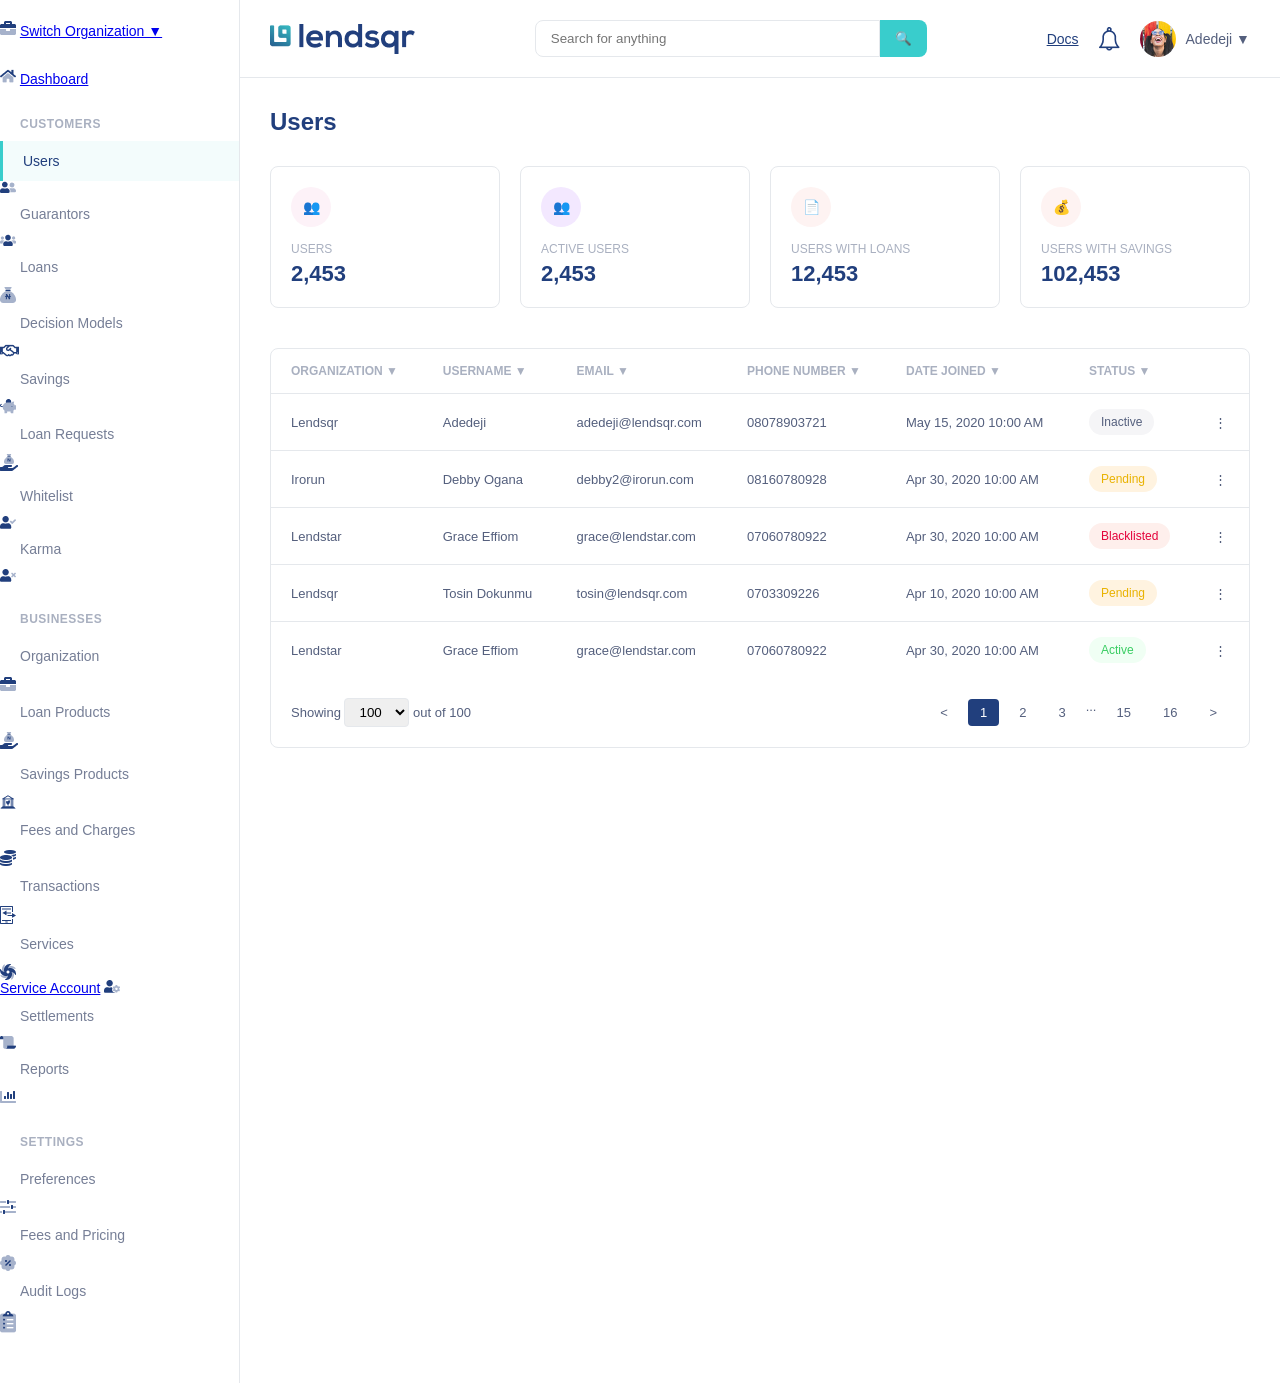
==== prototype/appPrototype2.html @ cedd0faa "First commit" ====
<html lang="en">

<head>
  <meta charset="UTF-8">
  <meta name="viewport" content="width=device-width, initial-scale=1.0">
  <title>Lendsqr-Users</title>
  <link rel="stylesheet" href="appPrototype2.css">
</head>

<body>
  <div class="wrapper">
    <!-- dashbar -->
    <aside class="dashbar">
      <div class="dashbar-section">
         <img src="briefcase 1.png" class="brief" alt="">
        <a href="#" class="sidebar-item">Switch Organization ▼</a>
      </div>

      <div class="dashbar-section">
        <img src="home 1.png" alt="">
        <a href="#" class="sidebar-item">Dashboard</a>
      </div>

      <div class="dashbar-section">
        <div class="dashbar-title">CUSTOMERS</div>
        <div>
          <a href="#" class="dashbar-item active">Users</a>
          <img src="user-friends 1.png" alt="">
        </div>
        <div>
          <a href="#" class="dashbar-item">Guarantors</a>
          <img src="users 1.png" alt="">
        </div>
       <div>
         <a href="#" class="dashbar-item">Loans</a>
         <img src="sack 1.png" alt="">
       </div>
        <div>
          <a href="#" class="dashbar-item">Decision Models</a>
          <img src="handshake-regular 1.png" alt="">
        </div>
       <div>
         <a href="#" class="dashbar-item">Savings</a>
         <img src="piggy-bank 1.png" alt="">
       </div>
        <div>
          <a href="#" class="dashbar-item">Loan Requests</a>
          <img src="Group 104.png" alt="">
        </div>
        <div>
          <a href="#" class="dashbar-item">Whitelist</a>
          <img src="user-check 1.png" alt="">
        </div>
        <div>
          <a href="#" class="dashbar-item">Karma</a>
          <img src="user-times 1.png" alt="">
        </div>


      </div>

      <div class="dashbar-section">
        <div class="dashbar-title">BUSINESSES</div>
        <div>
          <a href="#" class="dashbar-item">Organization</a>
          <img src="briefcase 1.png" alt="">
        </div>
        <div>
          <a href="#" class="dashbar-item">Loan Products</a>
          <img src="Group 104.png" alt="">
        </div>
        <div>
          <a href="#" class="dashbar-item">Savings Products</a>
          <img src="np_bank_148501_000000 1.png" alt="">
        </div>
        <div>
          <a href="#" class="dashbar-item">Fees and Charges</a>
          <img src="coins-solid 1.png" alt="">
        </div>
        <div>
          <a href="#" class="dashbar-item">Transactions</a>
          <img src="icon.png" alt="">
        </div>
        <div>
          <a href="#" class="dashbar-item">Services</a>
          <img src="galaxy 1.png" alt="">
        </div>
        <div>
          <a href="#" class="dashbaritem">Service Account</a>
          <img src="user-cog 1.png" alt="">
        </div>
        <div>
          <a href="#" class="dashbar-item">Settlements</a>
          <img src="scroll 1.png" alt="">
        </div>
        <div>
          <a href="#" class="dashbar-item">Reports</a>
          <img src="chart-bar 2.png" alt="">
        </div>
      </div>

      <div class="dashbar-section">
        <div class="dashbar-title">SETTINGS</div>
        <div>
          <a href="#" class="dashbar-item">Preferences</a>
          <img src="sliders-h 1.png" alt="">
        </div>
        <div>
          <a href="#" class="dashbar-item">Fees and Pricing</a>
          <img src="badge-percent 1.png" alt="">
        </div>
        <div>
          <a href="#" class="dashbar-item">Audit Logs</a>
          <img src="clipboard-list 1.png" alt="">
        </div>
      </div>
    </aside>

    <!-- Content -->
    <div class="main">
      <!-- Header -->
      <header class="header">
        <div>
          <img src="logo.png" alt="">
        </div>

        <div class="search-box">
          <input type="text" placeholder="Search for anything">
          <button>🔍</button>
        </div>

        <div class="header-right">
          <a href="#" style="color: var(--blue);">Docs</a>
          <img src="Vector.png" alt="">
          <!-- <span>🔔</span> -->
          <div class="user-profile">
            <img src="image 4.png" alt="User">
            <span>Adedeji ▼</span>
          </div>
        </div>
      </header>

      <!-- Page Content -->
      <div class="content">
        <h1 class="page-title">Users</h1>

        <!-- Stats Cards -->
        <div class="stats-grid">
          <div class="stat-card">
            <div class="stat-icon" style="background: #FDF2F8;">👥</div>
            <div class="stat-label">Users</div>
            <div class="stat-value">2,453</div>
          </div>
          <div class="stat-card">
            <div class="stat-icon" style="background: #F3E8FF;">👥</div>
            <div class="stat-label">Active Users</div>
            <div class="stat-value">2,453</div>
          </div>
          <div class="stat-card">
            <div class="stat-icon" style="background: #FEF3F2;">📄</div>
            <div class="stat-label">Users with Loans</div>
            <div class="stat-value">12,453</div>
          </div>
          <div class="stat-card">
            <div class="stat-icon" style="background: #FEF3F2;">💰</div>
            <div class="stat-label">Users with Savings</div>
            <div class="stat-value">102,453</div>
          </div>
        </div>

        <!-- Users Table -->
        <div class="table-wrapper">
          <table>
            <thead>
            <tr>
              <th>Organization ▼</th>
              <th>Username ▼</th>
              <th>Email ▼</th>
              <th>Phone Number ▼</th>
              <th>Date Joined ▼</th>
              <th>Status ▼</th>
              <th></th>
            </tr>
            </thead>
            <tbody onclick="window.location='appPrototype4.html'">
            <tr>
              <td>Lendsqr</td>
              <td>Adedeji</td>
              <td>adedeji@lendsqr.com</td>
              <td>08078903721</td>
              <td>May 15, 2020 10:00 AM</td>
              <td><span class="status inactive">Inactive</span></td>
              <td>⋮</td>
            </tr>
            <tr>
              <td>Irorun</td>
              <td>Debby Ogana</td>
              <td>debby2@irorun.com</td>
              <td>08160780928</td>
              <td>Apr 30, 2020 10:00 AM</td>
              <td><span class="status pending">Pending</span></td>
              <td>⋮</td>
            </tr>
            <tr>
              <td>Lendstar</td>
              <td>Grace Effiom</td>
              <td>grace@lendstar.com</td>
              <td>07060780922</td>
              <td>Apr 30, 2020 10:00 AM</td>
              <td><span class="status blacklisted">Blacklisted</span></td>
              <td>⋮</td>
            </tr>
            <tr>
              <td>Lendsqr</td>
              <td>Tosin Dokunmu</td>
              <td>tosin@lendsqr.com</td>
              <td>0703309226</td>
              <td>Apr 10, 2020 10:00 AM</td>
              <td><span class="status pending">Pending</span></td>
              <td>⋮</td>
            </tr>
            <tr>
              <td>Lendstar</td>
              <td>Grace Effiom</td>
              <td>grace@lendstar.com</td>
              <td>07060780922</td>
              <td>Apr 30, 2020 10:00 AM</td>
              <td><span class="status active">Active</span></td>
              <td>⋮</td>
            </tr>
            </tbody>
          </table>

          <!-- Pagination -->
          <div class="pagination">
            <div>
              Showing
              <select>
                <option>100</option>
                <option>50</option>
                <option>25</option>
              </select>
              out of 100
            </div>
            <div class="pagination-links">
              <a href="#">&lt;</a>
              <a href="#" class="active">1</a>
              <a href="#">2</a>
              <a href="#">3</a>
              <span>...</span>
              <a href="#">15</a>
              <a href="#">16</a>
              <a href="#">&gt;</a>
            </div>
          </div>
        </div>
      </div>
    </div>
  </div>
    <!-- <nav>
      <a href="appPrototype3.html"></a>
    </nav> -->
</body>

</html>
---- prototype/appPrototype2.css ----
:root {
    --blue: #213F7D;
    --teal: #39CDCC;
    --gray-bg: #FB;
    --border: #E5E8EC;
    --text-gray: #545F7D;
    --text-light: #A9B0C0;
  }

    * {
    margin: 0;
    padding: 0;
    box-sizing: border-box;
    font-family: 'Segoe UI', Roboto, sans-serif;
  }
  body {
    background: var(--gray-bg);
    color: var(--text-gray);
    font-size: 14px;
  }

  /* Layout */
  .wrapper {
    display: flex;
    min-height: 100vh;
  }

  /* Sidebar */
  .dashbar {
    width: 240px;
    background: #fff;
    border-right: 1px solid var(--border);
    padding: 20px 0;
    overflow-y: auto;
  }

  .dashbar-section {
    margin-bottom: 30px;
  }

  .dashbar-title {
    font-size: 12px;
    color: var(--text-light);
    padding: 0 20px;
    margin-bottom: 10px;
    font-weight: 600;
    letter-spacing: 0.5px;
  }

  .dashbar-item {
    display: flex;
    align-items: center;
    padding: 12px 20px;
    color: var(--text-gray);
    text-decoration: none;
    opacity: 0.8;
    transition: all 0.2s;
  }

  .dashbar-item:hover, .dashbar-item.active {
    background: rgba(57, 205, 204, 0.06);
    border-left: 3px solid var(--teal);
    opacity: 1;
    color: var(--blue);
  }

  .dashbar-item svg {
    margin-right: 10px;
    width: 18px;
    height: 18px;
  }

  /* .brief {
    left: 20px;
  } */
   
  /* Main */
  .main {
    flex: 1;
    display: flex;
    flex-direction: column;
  }

  /* Header */
  .header {
    background: #fff;
    padding: 20px 30px;
    border-bottom: 1px solid var(--border);
    display: flex;
    align-items: center;
    justify-content: space-between;
  }

  .logo {
    font-size: 22px;
    font-weight: 700;
    color: var(--blue);
  }

  .search-box {
    display: flex;
    width: 400px;
    max-width: 40%;
  }

  .search-box input {
    flex: 1;
    padding: 10px 15px;
    border: 1px solid var(--border);
    border-radius: 8px 0 0 8px;
    outline: none;
  }

  .search-box button {
    padding: 10px 15px;
    background: var(--teal);
    border: none;
    border-radius: 0 8px 8px 0;
    cursor: pointer;
    color: #fff;
  }

  .header-right {
    display: flex;
    align-items: center;
    gap: 20px;
  }

  .user-profile {
    display: flex;
    align-items: center;
    gap: 10px;
    cursor: pointer;
  }

  .user-profile img {
    width: 36px;
    height: 36px;
    border-radius: 50%;
    object-fit: cover;
  }

  /* Content */
  .content {
    padding: 30px;
    flex: 1;
  }

  .page-title {
    font-size: 24px;
    font-weight: 600;
    color: var(--blue);
    margin-bottom: 30px;
  }

  /* Stats cards */
  .stats-grid {
    display: grid;
    grid-template-columns: repeat(auto-fit, minmax(220px, 1fr));
    gap: 20px;
    margin-bottom: 40px;
  } 

   .stat-card {
    background: #fff;
    padding: 20px;
    border-radius: 8px;
    border: 1px solid var(--border);
  }

  .stat-icon {
    width: 40px;
    height: 40px;
    border-radius: 50%;
    display: flex;
    align-items: center;
    justify-content: center;
    margin-bottom: 15px;
  }

  .stat-label {
    font-size: 12px;
    color: var(--text-light);
    margin-bottom: 5px;
    text-transform: uppercase;
  }

  .stat-value {
    font-size: 22px;
    font-weight: 700;
    color: var(--blue);
  }

  /* Table */
  .table-wrapper {
    background: #fff;
    border: 1px solid var(--border);
    border-radius: 8px;
    overflow-x: auto;
  }

  table {
    width: 100%;
    border-collapse: collapse;
  }

  th {
    text-align: left;
    padding: 15px 20px;
    font-size: 12px;
    color: var(--text-light);
    text-transform: uppercase;
    font-weight: 600;
  }

  td {
    padding: 15px 20px;
    border-top: 1px solid var(--border);
    font-size: 13px;
  }

  .status {
    padding: 6px 12px;
    border-radius: 20px;
    font-size: 12px;
    display: inline-block;
  }

  .status.inactive { background: #F5F5F7; color: #545F7D; }
  .status.pending { background: #FFF3E0; color: #E9B200; }
  .status.active { background: #F0FFF4; color: #39CD62; }
  .status.blacklisted { background: #FEEFEC; color: #E4033B; }

  /* Pagination */
  .pagination {
    display: flex;
    justify-content: space-between;
    align-items: center;
    padding: 20px;
    font-size: 13px;
  }

  .pagination select {
    padding: 5px 10px;
    border: 1px solid var(--border);
    border-radius: 4px;
  }

  .pagination-links {
    display: flex;
    gap: 8px;
  }

  .pagination-links a {
    padding: 6px 12px;
    text-decoration: none;
    color: var(--text-gray);
    border-radius: 4px;
  }

  .pagination-links a.active {
    background: var(--blue);
    color: #fff;
  }

  /*Phone Responsive*/
  @media (max-width: 1024px) {
    .dashbar {
      display: none;
    }
    .search-box {
      width: 250px;
    }
  }
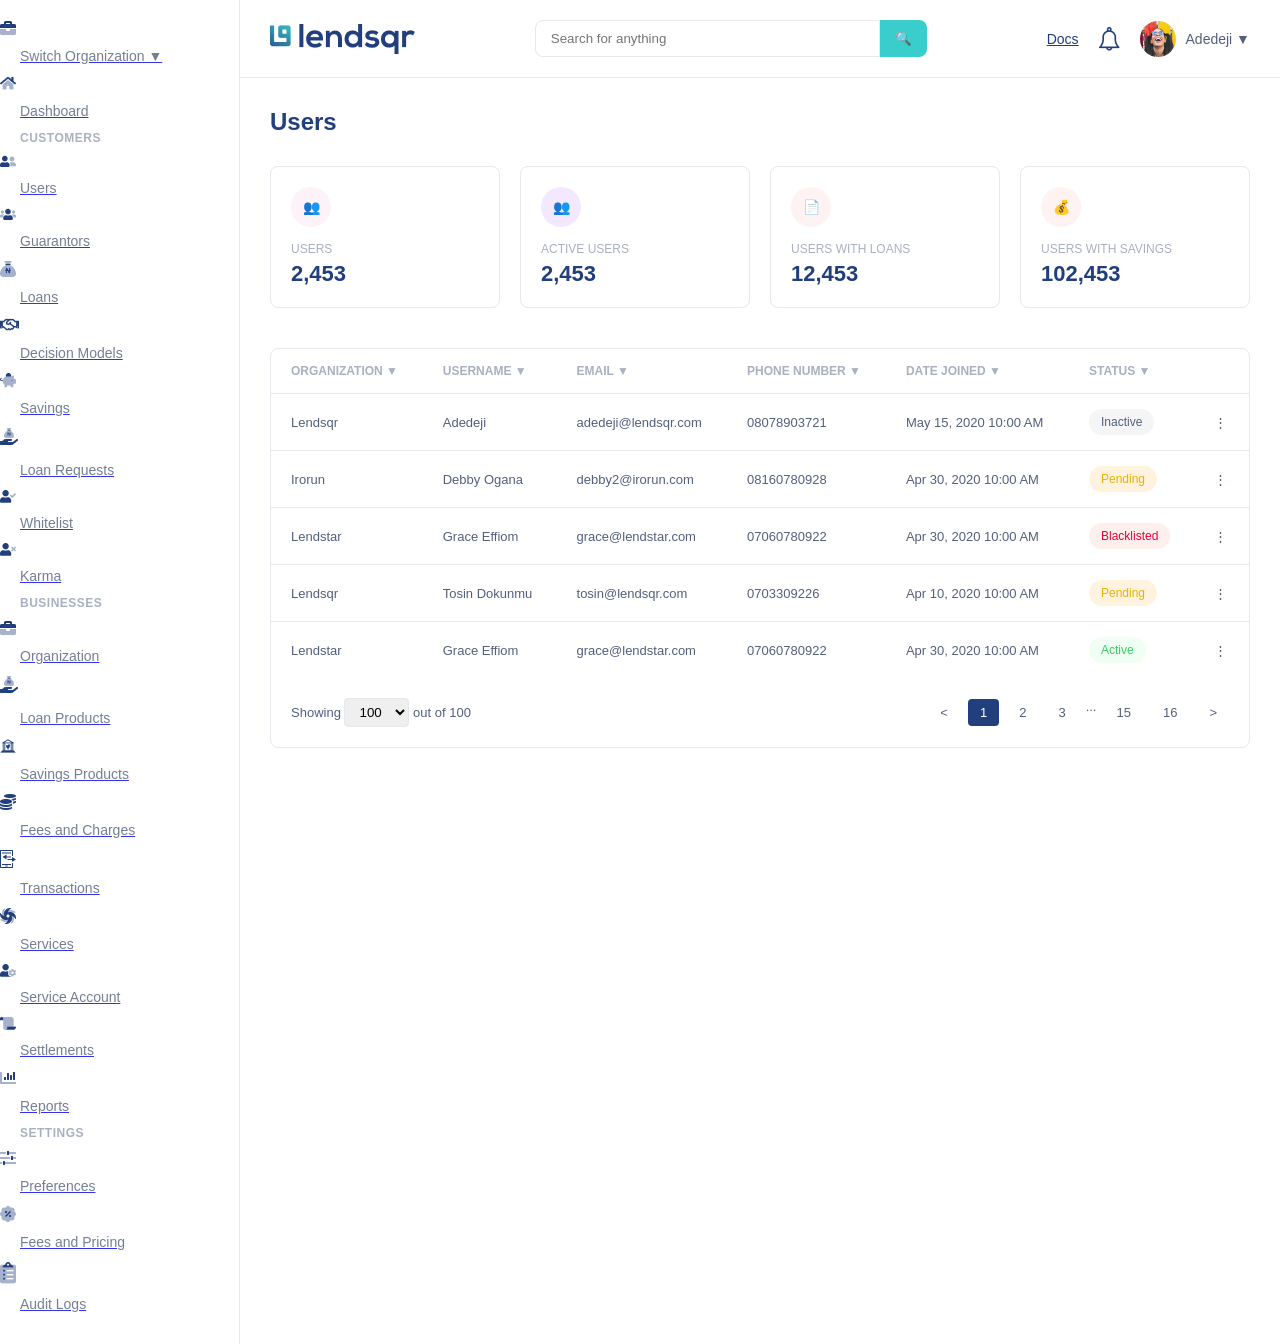
==== commit 72cea5af: "first commit" ====
--- a/prototype/appPrototype2.html
+++ b/prototype/appPrototype2.html
@@ -9,112 +9,173 @@
 
 <body>
   <div class="wrapper">
-    <!-- dashbar -->
-    <aside class="dashbar">
-      <div class="dashbar-section">
-         <img src="briefcase 1.png" class="brief" alt="">
-        <a href="#" class="sidebar-item">Switch Organization ▼</a>
-      </div>
-
-      <div class="dashbar-section">
-        <img src="home 1.png" alt="">
-        <a href="#" class="sidebar-item">Dashboard</a>
-      </div>
-
-      <div class="dashbar-section">
-        <div class="dashbar-title">CUSTOMERS</div>
-        <div>
-          <a href="#" class="dashbar-item active">Users</a>
-          <img src="user-friends 1.png" alt="">
-        </div>
-        <div>
-          <a href="#" class="dashbar-item">Guarantors</a>
-          <img src="users 1.png" alt="">
-        </div>
-       <div>
-         <a href="#" class="dashbar-item">Loans</a>
-         <img src="sack 1.png" alt="">
-       </div>
-        <div>
-          <a href="#" class="dashbar-item">Decision Models</a>
-          <img src="handshake-regular 1.png" alt="">
-        </div>
-       <div>
-         <a href="#" class="dashbar-item">Savings</a>
-         <img src="piggy-bank 1.png" alt="">
-       </div>
-        <div>
-          <a href="#" class="dashbar-item">Loan Requests</a>
-          <img src="Group 104.png" alt="">
-        </div>
-        <div>
-          <a href="#" class="dashbar-item">Whitelist</a>
-          <img src="user-check 1.png" alt="">
-        </div>
-        <div>
-          <a href="#" class="dashbar-item">Karma</a>
-          <img src="user-times 1.png" alt="">
-        </div>
-
-
-      </div>
-
-      <div class="dashbar-section">
-        <div class="dashbar-title">BUSINESSES</div>
-        <div>
-          <a href="#" class="dashbar-item">Organization</a>
-          <img src="briefcase 1.png" alt="">
-        </div>
-        <div>
-          <a href="#" class="dashbar-item">Loan Products</a>
-          <img src="Group 104.png" alt="">
-        </div>
-        <div>
-          <a href="#" class="dashbar-item">Savings Products</a>
-          <img src="np_bank_148501_000000 1.png" alt="">
-        </div>
-        <div>
-          <a href="#" class="dashbar-item">Fees and Charges</a>
-          <img src="coins-solid 1.png" alt="">
-        </div>
-        <div>
-          <a href="#" class="dashbar-item">Transactions</a>
-          <img src="icon.png" alt="">
-        </div>
-        <div>
-          <a href="#" class="dashbar-item">Services</a>
-          <img src="galaxy 1.png" alt="">
-        </div>
-        <div>
-          <a href="#" class="dashbaritem">Service Account</a>
-          <img src="user-cog 1.png" alt="">
-        </div>
-        <div>
-          <a href="#" class="dashbar-item">Settlements</a>
-          <img src="scroll 1.png" alt="">
-        </div>
-        <div>
-          <a href="#" class="dashbar-item">Reports</a>
-          <img src="chart-bar 2.png" alt="">
-        </div>
-      </div>
-
-      <div class="dashbar-section">
-        <div class="dashbar-title">SETTINGS</div>
-        <div>
-          <a href="#" class="dashbar-item">Preferences</a>
-          <img src="sliders-h 1.png" alt="">
-        </div>
-        <div>
-          <a href="#" class="dashbar-item">Fees and Pricing</a>
-          <img src="badge-percent 1.png" alt="">
-        </div>
-        <div>
-          <a href="#" class="dashbar-item">Audit Logs</a>
-          <img src="clipboard-list 1.png" alt="">
-        </div>
-      </div>
-    </aside>
+        <!-- dashbar -->
+        <div class="dashbar">
+            <a href="#" class="dashbar-section">
+                <div class="icon">
+                    <img src="briefcase 1.png" alt="">
+                </div>
+                <p class="dashbar-item">Switch Organization ▼</p>
+            </a>
+
+            <a href="#" class="dashbar-section">
+                <div class="icon">
+                    <img src="home 1.png" alt="">
+                </div>
+                <p class="dashbar-item">Dashboard</p>
+            </a>
+
+            <!-- <a href="#" class="dashbar-section">
+                <div class="dashbar-title">CUSTOMERS</div>
+            </a> -->
+            <div class="dashbar-title">CUSTOMERS</div>
+
+            <a href="#" class="dashbar-section">
+                <div class="icon">
+                    <img src="user-friends 1.png" alt="">
+                </div>
+                <p class="dashbar-item">Users</p>
+            </a>
+
+            <a href="#" class="dashbar-section">
+                <div class="icon">
+                    <img src="users 1.png" alt="">
+                </div>
+                <p class="dashbar-item">Guarantors</p>
+            </a>
+
+            <a href="#" class="dashbar-section">
+                <div class="icon">
+                    <img src="sack 1.png" alt="">
+                </div>
+                <p class="dashbar-item">Loans</p>
+            </a>
+            <a href="#" class="dashbar-section">
+                <div class="icon">
+                    <img src="handshake-regular 1.png" alt="">
+                </div>
+                <p class="dashbar-item">Decision Models</p>
+            </a>
+            <a href="#" class="dashbar-section">
+                <div class="icon">
+                    <img src="piggy-bank 1.png" alt="">
+                </div>
+                <p class="dashbar-item">Savings</p>
+            </a>
+            <a href="#" class="dashbar-section">
+                <div class="icon">
+                    <img src="Group 104.png" alt="">
+                </div>
+                <p class="dashbar-item">Loan Requests</p>
+            </a>
+
+            <a href="#" class="dashbar-section">
+                <div class="icon">
+                    <img src="user-check 1.png" alt="">
+                </div>
+                <p class="dashbar-item">Whitelist</p>
+
+            </a>
+            <a href="#" class="dashbar-section">
+                <div class="icon">
+                    <img src="user-times 1.png" alt="">
+                </div>
+                <p class="dashbar-item">Karma</p>
+            </a>
+
+            <!-- <a href="#" class="dashbar-section">
+                <div class="dashbar-title">BUSINESSES
+            </a> -->
+            <div class="dashbar-title">BUSINESSES</div>
+
+            <a href="#" class="dashbar-section">
+                <div class="icon">
+                    <img src="briefcase 1.png" alt="">
+                </div>
+                <p class="dashbar-item">Organization</p>
+            </a>
+
+            <a href="#" class="dashbar-section">
+                <div class="icon">
+                    <img src="Group 104.png" alt="">
+                </div>
+                <p class="dashbar-item">Loan Products</p>
+            </a>
+
+            <a href="#" class="dashbar-section">
+                <div class="icon">
+                    <img src="np_bank_148501_000000 1.png" alt="">
+                </div>
+                <p class="dashbar-item">Savings Products</p>
+            </a>
+
+            <a href="#" class="dashbar-section">
+                <div class="icon">
+                    <img src="coins-solid 1.png" alt="">
+                </div>
+                <p class="dashbar-item">Fees and Charges</p>
+            </a>
+
+            <a href="#" class="dashbar-section">
+                <div class="icon">
+                    <img src="icon.png" alt="">
+                </div>
+                <p class="dashbar-item">Transactions</p>
+            </a>
+
+            <a href="#" class="dashbar-section">
+                <div class="icon">
+                    <img src="galaxy 1.png" alt="">
+                </div>
+                <p class="dashbar-item">Services</p>
+            </a>
+
+            <a href="#" class="dashbar-section">
+                <div class="icon">
+                    <img src="user-cog 1.png" alt="">
+                </div>
+                <p class="dashbar-item">Service Account</p>
+            </a>
+
+            <a href="#" class="dashbar-section">
+                <div class="icon">
+                    <img src="scroll 1.png" alt="">
+                </div>
+                <p class="dashbar-item">Settlements</p>
+            </a>
+
+            <a href="#" class="dashbar-section">
+                <div class="icon">
+                    <img src="chart-bar 2.png" alt="">
+                </div>
+                <p class="dashbar-item">Reports</p>
+            </a>
+            <!-- 
+            <a href="#" class="dashbar-section">
+                <div class="dashbar-title">SETTINGS</div>
+            </a> -->
+            <div class="dashbar-title">SETTINGS</div>
+            <a href="#" class="dashbar-section">
+                <div class="icon">
+                    <img src="sliders-h 1.png" alt="">
+                </div>
+                <p class="dashbar-item">Preferences</p>
+            </a>
+
+            <a href="#" class="dashbar-section">
+                <div class="icon">
+                    <img src="badge-percent 1.png" alt="">
+                </div>
+                <p class="dashbar-item">Fees and Pricing</p>
+            </a>
+
+            <a href="#" class="dashbar-section">
+                <div class="icon">
+                    <img src="clipboard-list 1.png" alt="">
+                </div>
+                <p class="dashbar-item">Audit Logs</p>
+            </a>
+        </div>
 
     <!-- Content -->
     <div class="main">
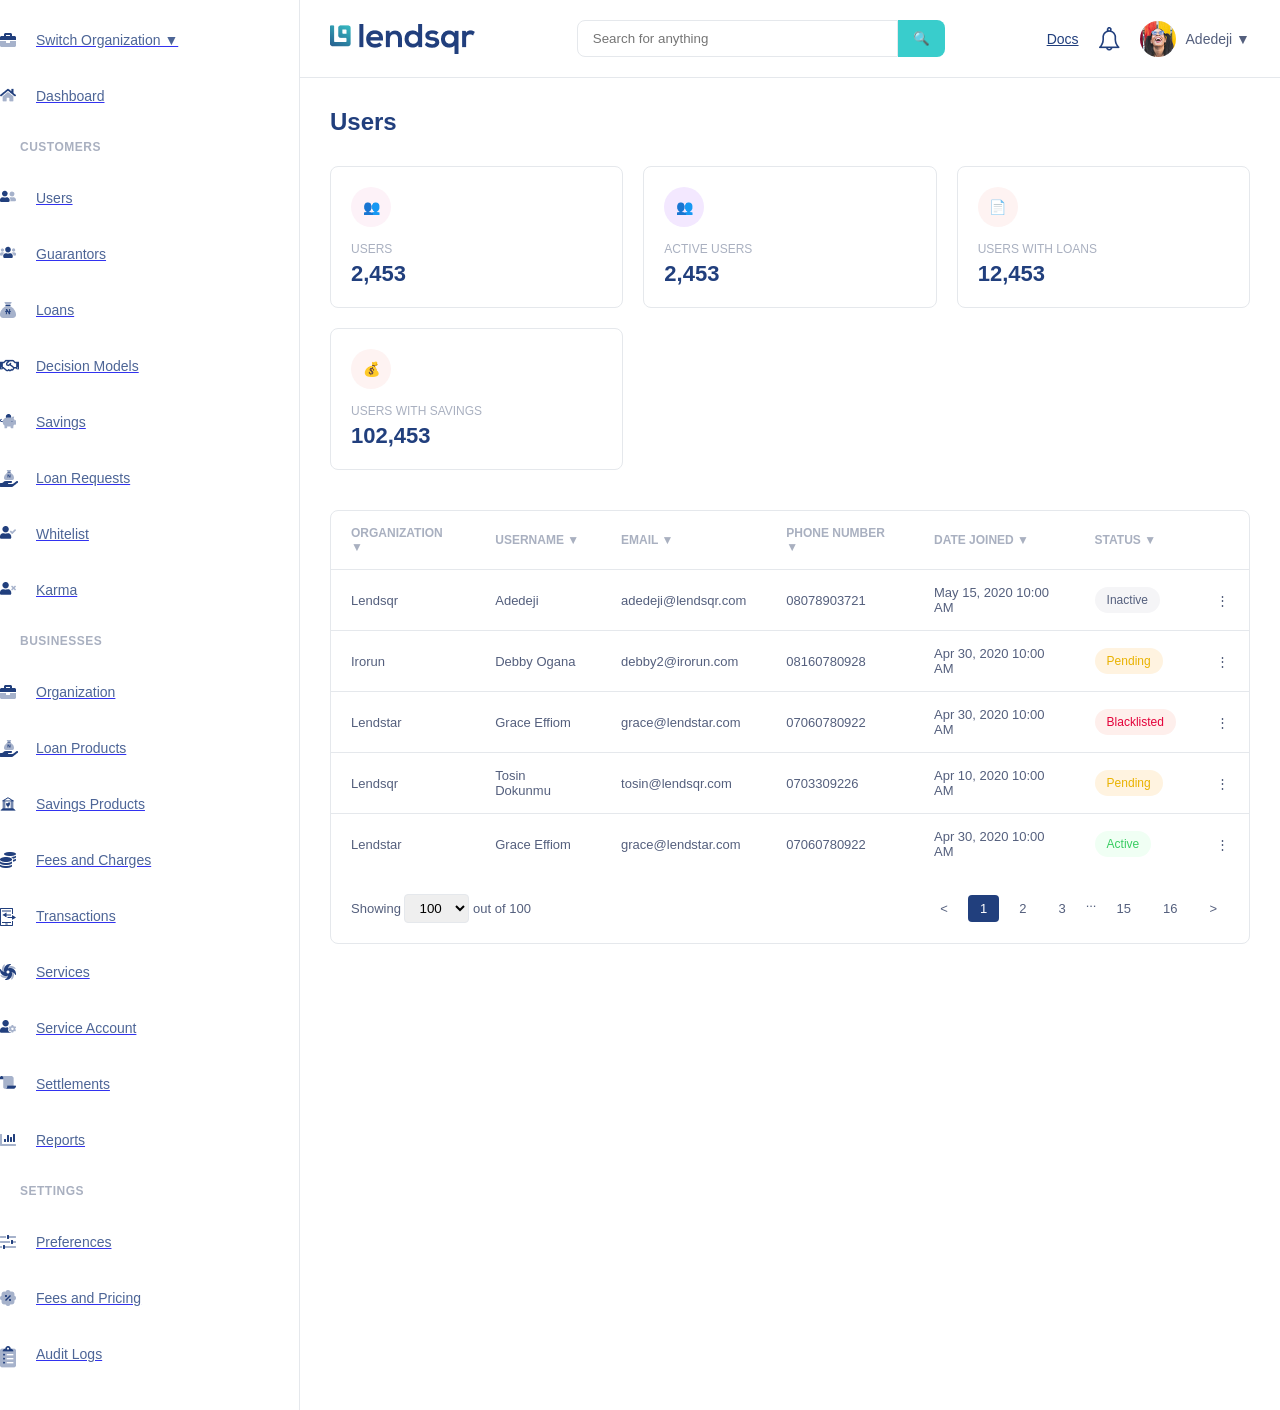
==== commit 8f25ed8b: "first commit" ====
--- a/prototype/appPrototype2.html
+++ b/prototype/appPrototype2.html
@@ -232,7 +232,7 @@
         <!-- Users Table -->
         <div class="table-wrapper">
           <table>
-            <thead>
+            <thead onclick="window.location='appPrototype3.html'"> 
             <tr>
               <th>Organization ▼</th>
               <th>Username ▼</th>
--- a/prototype/appPrototype2.css
+++ b/prototype/appPrototype2.css
@@ -1,274 +1,322 @@
 :root {
-    --blue: #213F7D;
-    --teal: #39CDCC;
-    --gray-bg: #FB;
-    --border: #E5E8EC;
-    --text-gray: #545F7D;
-    --text-light: #A9B0C0;
+  --blue: #213F7D;
+  --teal: #39CDCC;
+  --gray-bg: #FB;
+  --border: #E5E8EC;
+  --text-gray: #545F7D;
+  --text-light: #A9B0C0;
+}
+
+* {
+  margin: 0;
+  padding: 0;
+  box-sizing: border-box;
+  font-family: 'Segoe UI', Roboto, sans-serif;
+}
+
+body {
+  background: var(--gray-bg);
+  color: var(--text-gray);
+  font-size: 14px;
+}
+
+/* Layout */
+.wrapper {
+  display: flex;
+  min-height: 100vh;
+}
+
+/* dashbar */
+.dashbar {
+  width: 300px;
+  background: #fff;
+  border-right: 1px solid var(--border);
+  padding: 20px 0;
+  overflow-y: auto;
+}
+
+.dashbar-title {
+  font-size: 12px;
+  color: var(--text-light);
+  padding: 0 20px;
+  margin-bottom: 10px;
+  font-weight: 600;
+  letter-spacing: 0.5px;
+}
+
+.dashbar-item {
+  display: flex;
+  align-items: center;
+  padding: 12px 20px;
+  color: #213f7d;
+  text-decoration: none;
+  opacity: 0.8;
+  transition: all 0.2s;
+}
+/* .dashbar-item {
+  font-size: 1rem;
+  line-height: 1.5;
+  color: #213f7d;
+} */
+
+
+.dashbar-item:hover,
+.dashbar-item.active {
+  background: rgba(57, 205, 204, 0.06);
+  border-left: 3px solid var(--teal);
+  opacity: 1;
+  color: var(--blue);
+}
+
+.dashbar-item svg {
+  margin-right: 10px;
+  width: 18px;
+  height: 18px;
+}
+
+.dashbar-section {
+  display: flex;
+  align-items: center;
+  gaps: 0.5rem;
+  margin-bottom: 1rem;
+  cursor: pointer;
+  /* margin-bottom: 30px; */
+}
+
+.icon {
+  width: 1rem;
+  height: 1rem;
+  position: relative;
+}
+
+/* .customers {
+margin-block: 1.5rem;
+}
+
+.businesses{
+margin-block: 1.5rem;
+}
+
+.settings{
+margin-block: 1.5rem;
+}
+they are the same as dashbar-title because of the class*/
+
+.dashbar-title {
+  margin-block: 1.5rem;
+}
+
+/* Main */
+.main {
+  flex: 1;
+  display: flex;
+  flex-direction: column;
+}
+
+/* Header */
+.header {
+  background: #fff;
+  padding: 20px 30px;
+  border-bottom: 1px solid var(--border);
+  display: flex;
+  align-items: center;
+  justify-content: space-between;
+}
+
+.logo {
+  font-size: 22px;
+  font-weight: 700;
+  color: var(--blue);
+}
+
+.search-box {
+  display: flex;
+  width: 400px;
+  max-width: 40%;
+}
+
+.search-box input {
+  flex: 1;
+  padding: 10px 15px;
+  border: 1px solid var(--border);
+  border-radius: 8px 0 0 8px;
+  outline: none;
+}
+
+.search-box button {
+  padding: 10px 15px;
+  background: var(--teal);
+  border: none;
+  border-radius: 0 8px 8px 0;
+  cursor: pointer;
+  color: #fff;
+}
+
+.header-right {
+  display: flex;
+  align-items: center;
+  gap: 20px;
+}
+
+.user-profile {
+  display: flex;
+  align-items: center;
+  gap: 10px;
+  cursor: pointer;
+}
+
+.user-profile img {
+  width: 36px;
+  height: 36px;
+  border-radius: 50%;
+  object-fit: cover;
+}
+
+/* Content */
+.content {
+  padding: 30px;
+  flex: 1;
+}
+
+.page-title {
+  font-size: 24px;
+  font-weight: 600;
+  color: var(--blue);
+  margin-bottom: 30px;
+}
+
+/* Stats cards */
+.stats-grid {
+  display: grid;
+  grid-template-columns: repeat(auto-fit, minmax(220px, 1fr));
+  gap: 20px;
+  margin-bottom: 40px;
+}
+
+.stat-card {
+  background: #fff;
+  padding: 20px;
+  border-radius: 8px;
+  border: 1px solid var(--border);
+}
+
+.stat-icon {
+  width: 40px;
+  height: 40px;
+  border-radius: 50%;
+  display: flex;
+  align-items: center;
+  justify-content: center;
+  margin-bottom: 15px;
+}
+
+.stat-label {
+  font-size: 12px;
+  color: var(--text-light);
+  margin-bottom: 5px;
+  text-transform: uppercase;
+}
+
+.stat-value {
+  font-size: 22px;
+  font-weight: 700;
+  color: var(--blue);
+}
+
+/* Table */
+.table-wrapper {
+  background: #fff;
+  border: 1px solid var(--border);
+  border-radius: 8px;
+  overflow-x: auto;
+}
+
+table {
+  width: 100%;
+  border-collapse: collapse;
+}
+
+th {
+  text-align: left;
+  padding: 15px 20px;
+  font-size: 12px;
+  color: var(--text-light);
+  text-transform: uppercase;
+  font-weight: 600;
+}
+
+td {
+  padding: 15px 20px;
+  border-top: 1px solid var(--border);
+  font-size: 13px;
+}
+
+.status {
+  padding: 6px 12px;
+  border-radius: 20px;
+  font-size: 12px;
+  display: inline-block;
+}
+
+.status.inactive {
+  background: #F5F5F7;
+  color: #545F7D;
+}
+
+.status.pending {
+  background: #FFF3E0;
+  color: #E9B200;
+}
+
+.status.active {
+  background: #F0FFF4;
+  color: #39CD62;
+}
+
+.status.blacklisted {
+  background: #FEEFEC;
+  color: #E4033B;
+}
+
+/* Pagination */
+.pagination {
+  display: flex;
+  justify-content: space-between;
+  align-items: center;
+  padding: 20px;
+  font-size: 13px;
+}
+
+.pagination select {
+  padding: 5px 10px;
+  border: 1px solid var(--border);
+  border-radius: 4px;
+}
+
+.pagination-links {
+  display: flex;
+  gap: 8px;
+}
+
+.pagination-links a {
+  padding: 6px 12px;
+  text-decoration: none;
+  color: var(--text-gray);
+  border-radius: 4px;
+}
+
+.pagination-links a.active {
+  background: var(--blue);
+  color: #fff;
+}
+
+/*Phone Responsive*/
+@media (max-width: 1024px) {
+  .dashbar {
+    display: none;
   }
 
-    * {
-    margin: 0;
-    padding: 0;
-    box-sizing: border-box;
-    font-family: 'Segoe UI', Roboto, sans-serif;
+  .search-box {
+    width: 250px;
   }
-  body {
-    background: var(--gray-bg);
-    color: var(--text-gray);
-    font-size: 14px;
-  }
-
-  /* Layout */
-  .wrapper {
-    display: flex;
-    min-height: 100vh;
-  }
-
-  /* Sidebar */
-  .dashbar {
-    width: 240px;
-    background: #fff;
-    border-right: 1px solid var(--border);
-    padding: 20px 0;
-    overflow-y: auto;
-  }
-
-  .dashbar-section {
-    margin-bottom: 30px;
-  }
-
-  .dashbar-title {
-    font-size: 12px;
-    color: var(--text-light);
-    padding: 0 20px;
-    margin-bottom: 10px;
-    font-weight: 600;
-    letter-spacing: 0.5px;
-  }
-
-  .dashbar-item {
-    display: flex;
-    align-items: center;
-    padding: 12px 20px;
-    color: var(--text-gray);
-    text-decoration: none;
-    opacity: 0.8;
-    transition: all 0.2s;
-  }
-
-  .dashbar-item:hover, .dashbar-item.active {
-    background: rgba(57, 205, 204, 0.06);
-    border-left: 3px solid var(--teal);
-    opacity: 1;
-    color: var(--blue);
-  }
-
-  .dashbar-item svg {
-    margin-right: 10px;
-    width: 18px;
-    height: 18px;
-  }
-
-  /* .brief {
-    left: 20px;
-  } */
-   
-  /* Main */
-  .main {
-    flex: 1;
-    display: flex;
-    flex-direction: column;
-  }
-
-  /* Header */
-  .header {
-    background: #fff;
-    padding: 20px 30px;
-    border-bottom: 1px solid var(--border);
-    display: flex;
-    align-items: center;
-    justify-content: space-between;
-  }
-
-  .logo {
-    font-size: 22px;
-    font-weight: 700;
-    color: var(--blue);
-  }
-
-  .search-box {
-    display: flex;
-    width: 400px;
-    max-width: 40%;
-  }
-
-  .search-box input {
-    flex: 1;
-    padding: 10px 15px;
-    border: 1px solid var(--border);
-    border-radius: 8px 0 0 8px;
-    outline: none;
-  }
-
-  .search-box button {
-    padding: 10px 15px;
-    background: var(--teal);
-    border: none;
-    border-radius: 0 8px 8px 0;
-    cursor: pointer;
-    color: #fff;
-  }
-
-  .header-right {
-    display: flex;
-    align-items: center;
-    gap: 20px;
-  }
-
-  .user-profile {
-    display: flex;
-    align-items: center;
-    gap: 10px;
-    cursor: pointer;
-  }
-
-  .user-profile img {
-    width: 36px;
-    height: 36px;
-    border-radius: 50%;
-    object-fit: cover;
-  }
-
-  /* Content */
-  .content {
-    padding: 30px;
-    flex: 1;
-  }
-
-  .page-title {
-    font-size: 24px;
-    font-weight: 600;
-    color: var(--blue);
-    margin-bottom: 30px;
-  }
-
-  /* Stats cards */
-  .stats-grid {
-    display: grid;
-    grid-template-columns: repeat(auto-fit, minmax(220px, 1fr));
-    gap: 20px;
-    margin-bottom: 40px;
-  } 
-
-   .stat-card {
-    background: #fff;
-    padding: 20px;
-    border-radius: 8px;
-    border: 1px solid var(--border);
-  }
-
-  .stat-icon {
-    width: 40px;
-    height: 40px;
-    border-radius: 50%;
-    display: flex;
-    align-items: center;
-    justify-content: center;
-    margin-bottom: 15px;
-  }
-
-  .stat-label {
-    font-size: 12px;
-    color: var(--text-light);
-    margin-bottom: 5px;
-    text-transform: uppercase;
-  }
-
-  .stat-value {
-    font-size: 22px;
-    font-weight: 700;
-    color: var(--blue);
-  }
-
-  /* Table */
-  .table-wrapper {
-    background: #fff;
-    border: 1px solid var(--border);
-    border-radius: 8px;
-    overflow-x: auto;
-  }
-
-  table {
-    width: 100%;
-    border-collapse: collapse;
-  }
-
-  th {
-    text-align: left;
-    padding: 15px 20px;
-    font-size: 12px;
-    color: var(--text-light);
-    text-transform: uppercase;
-    font-weight: 600;
-  }
-
-  td {
-    padding: 15px 20px;
-    border-top: 1px solid var(--border);
-    font-size: 13px;
-  }
-
-  .status {
-    padding: 6px 12px;
-    border-radius: 20px;
-    font-size: 12px;
-    display: inline-block;
-  }
-
-  .status.inactive { background: #F5F5F7; color: #545F7D; }
-  .status.pending { background: #FFF3E0; color: #E9B200; }
-  .status.active { background: #F0FFF4; color: #39CD62; }
-  .status.blacklisted { background: #FEEFEC; color: #E4033B; }
-
-  /* Pagination */
-  .pagination {
-    display: flex;
-    justify-content: space-between;
-    align-items: center;
-    padding: 20px;
-    font-size: 13px;
-  }
-
-  .pagination select {
-    padding: 5px 10px;
-    border: 1px solid var(--border);
-    border-radius: 4px;
-  }
-
-  .pagination-links {
-    display: flex;
-    gap: 8px;
-  }
-
-  .pagination-links a {
-    padding: 6px 12px;
-    text-decoration: none;
-    color: var(--text-gray);
-    border-radius: 4px;
-  }
-
-  .pagination-links a.active {
-    background: var(--blue);
-    color: #fff;
-  }
-
-  /*Phone Responsive*/
-  @media (max-width: 1024px) {
-    .dashbar {
-      display: none;
-    }
-    .search-box {
-      width: 250px;
-    }
-  }
+}
